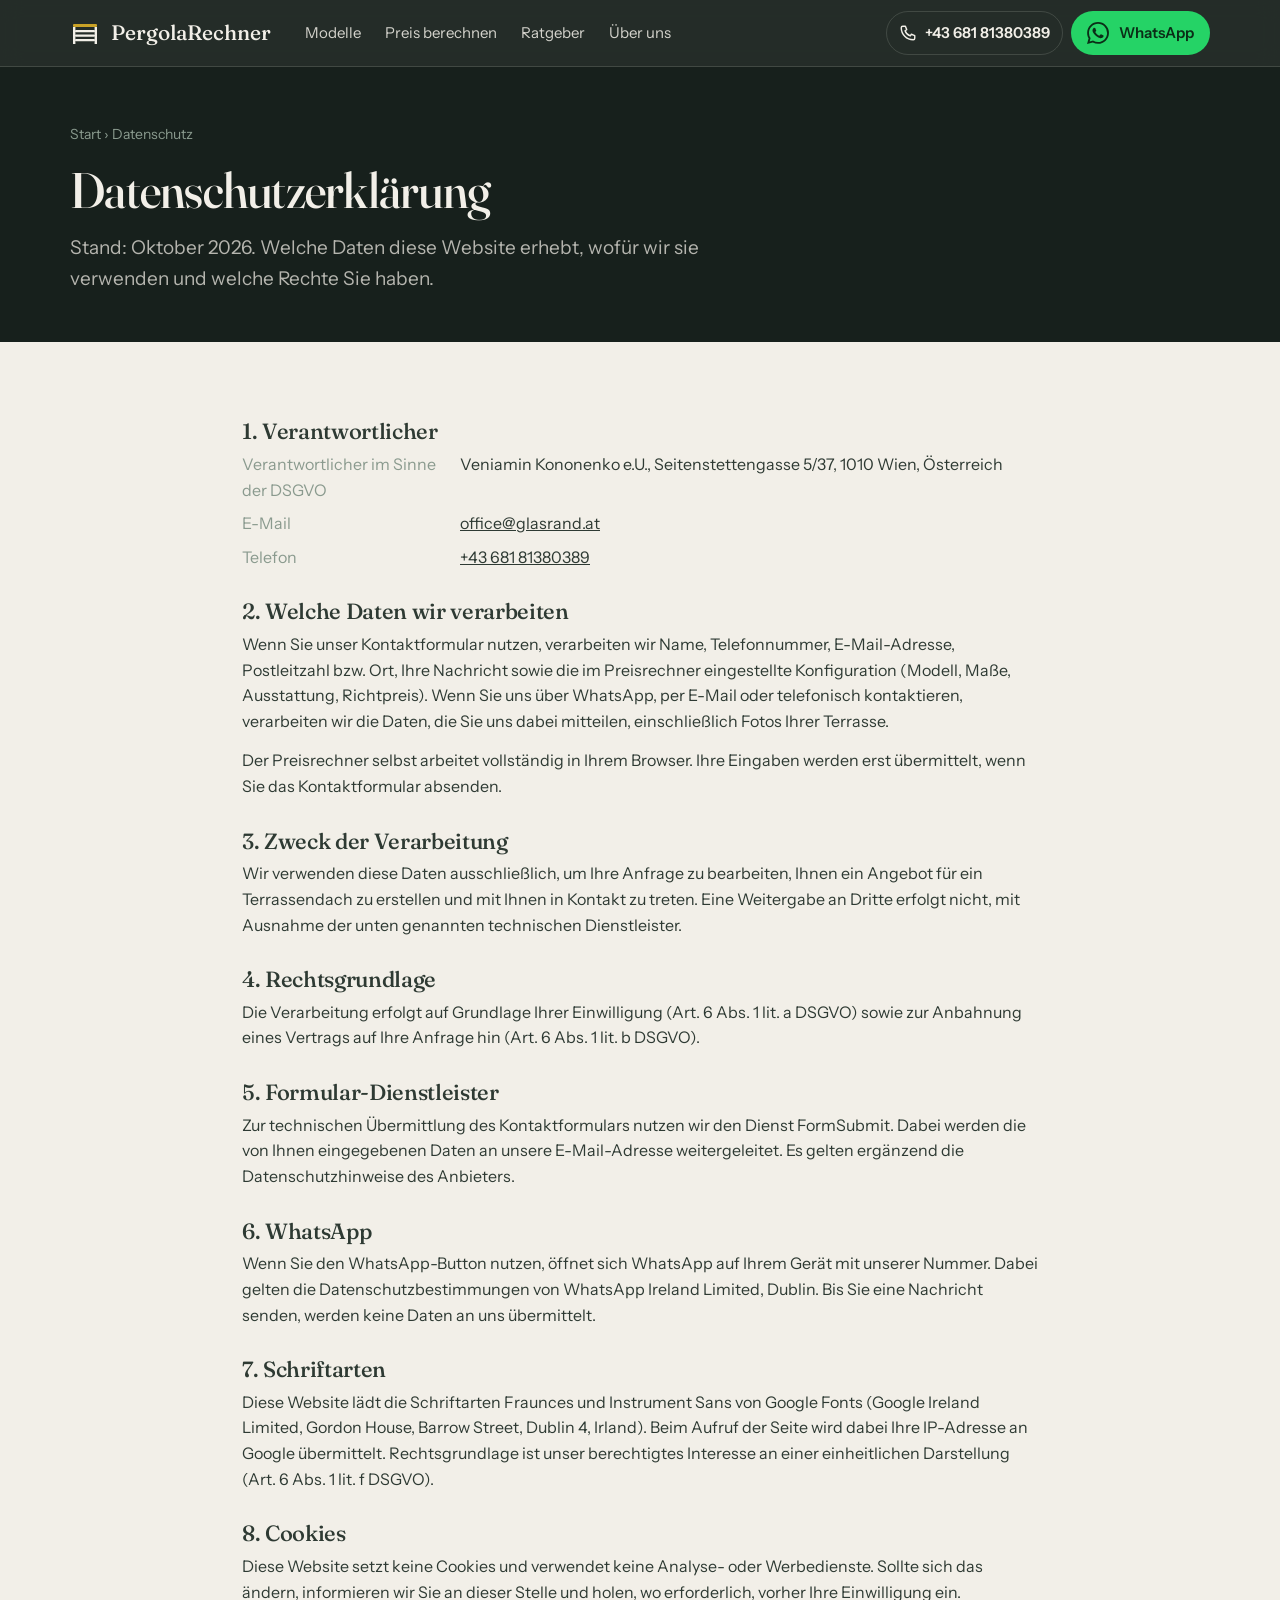
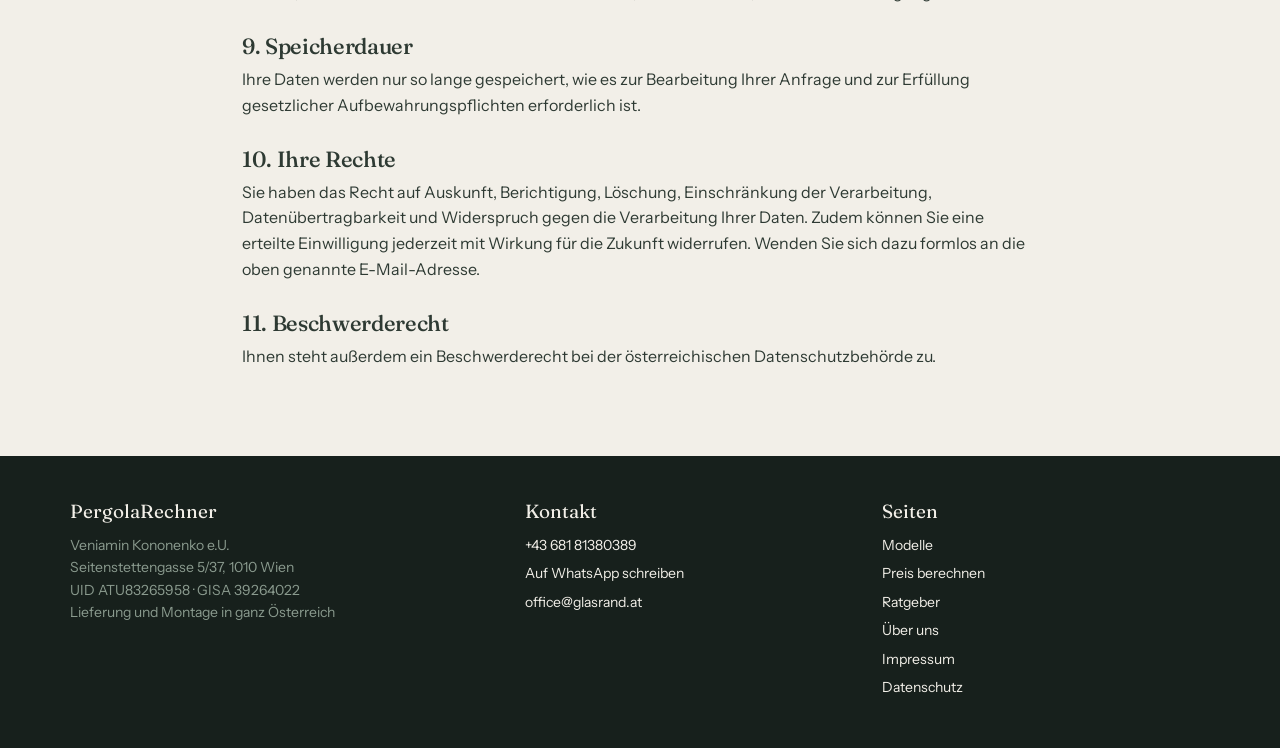
==== datenschutz.html @ 31ca1ab0 "Add files via upload" ====
<!DOCTYPE html>
<html lang="de-AT">
<head>
<meta charset="UTF-8">
<meta name="viewport" content="width=device-width, initial-scale=1.0">
<title>Datenschutzerklärung – PergolaRechner</title>
<meta name="description" content="Datenschutzerklärung dieser Website.">
<meta name="theme-color" content="#17201c">
<link rel="canonical" href="https://pergolarechner.at/datenschutz.html">
<link rel="icon" href="favicon.svg" type="image/svg+xml">
<link rel="preconnect" href="https://fonts.googleapis.com">
<link rel="preconnect" href="https://fonts.gstatic.com" crossorigin>
<link href="https://fonts.googleapis.com/css2?family=Fraunces:ital,opsz,wght@0,9..144,400;0,9..144,500;0,9..144,600;1,9..144,400&family=Instrument+Sans:wght@400;500;600&display=swap" rel="stylesheet">
<link rel="stylesheet" href="style.css">

</head>
<body>
<header class="top">
  <div class="wrap">
    <a class="brand" href="index.html" aria-label="PergolaRechner – Startseite"><svg viewBox="0 0 30 30" aria-hidden="true"><rect x="3" y="6" width="24" height="3" rx="1" fill="#c9a227"/><g fill="#f2efe8"><rect x="5" y="12" width="20" height="2.2" rx="1"/><rect x="5" y="16.5" width="20" height="2.2" rx="1"/><rect x="5" y="21" width="20" height="2.2" rx="1"/></g><rect x="3" y="9" width="2.4" height="17" fill="#f2efe8"/><rect x="24.6" y="9" width="2.4" height="17" fill="#f2efe8"/></svg><span>PergolaRechner</span></a>
    <nav class="nav" id="nav" aria-label="Hauptnavigation"><a href="modelle.html">Modelle</a><a href="index.html#rechner">Preis berechnen</a><a href="ratgeber.html">Ratgeber</a><a href="ueber-uns.html">Über uns</a></nav>
    <div class="acts">
      <a class="tel" href="tel:+4368181380389" aria-label="Anrufen: +43 681 81380389"><svg viewBox="0 0 24 24" aria-hidden="true" fill="none" stroke="currentColor" stroke-width="1.9" stroke-linecap="round" stroke-linejoin="round"><path d="M5 3h3.5l1.8 4.5-2.2 1.5a11 11 0 0 0 6.9 6.9l1.5-2.2L21 15.5V19a2 2 0 0 1-2 2A16 16 0 0 1 3 5a2 2 0 0 1 2-2z"/></svg><span>+43 681 81380389</span></a>
      <a class="btn btn-wa btn-sm wa-head" href="https://wa.me/4368181380389?text=Guten%20Tag%2C%20ich%20interessiere%20mich%20f%C3%BCr%20ein%20Lamellendach." target="_blank" rel="noopener" aria-label="Auf WhatsApp schreiben"><svg viewBox="0 0 24 24" aria-hidden="true" fill="currentColor"><path d="M17.472 14.382c-.297-.149-1.758-.867-2.03-.967-.273-.099-.471-.148-.67.15-.197.297-.767.966-.94 1.164-.173.199-.347.223-.644.075-.297-.15-1.255-.463-2.39-1.475-.883-.788-1.48-1.761-1.653-2.059-.173-.297-.018-.458.13-.606.134-.133.298-.347.446-.52.149-.174.198-.298.298-.497.099-.198.05-.371-.025-.52-.075-.149-.669-1.612-.916-2.207-.242-.579-.487-.5-.669-.51-.173-.008-.371-.01-.57-.01-.198 0-.52.074-.792.372-.272.297-1.04 1.016-1.04 2.479 0 1.462 1.065 2.875 1.213 3.074.149.198 2.096 3.2 5.077 4.487.709.306 1.262.489 1.694.625.712.227 1.36.195 1.871.118.571-.085 1.758-.719 2.006-1.413.248-.694.248-1.289.173-1.413-.074-.124-.272-.198-.57-.347m-5.421 7.403h-.004a9.87 9.87 0 0 1-5.031-1.378l-.361-.214-3.741.982.998-3.648-.235-.374a9.86 9.86 0 0 1-1.51-5.26c.001-5.45 4.436-9.884 9.888-9.884 2.64 0 5.122 1.03 6.988 2.898a9.825 9.825 0 0 1 2.893 6.994c-.003 5.45-4.437 9.885-9.885 9.885m8.413-18.297A11.815 11.815 0 0 0 12.05 0C5.495 0 .16 5.335.157 11.892c0 2.096.547 4.142 1.588 5.945L.057 24l6.305-1.654a11.882 11.882 0 0 0 5.683 1.448h.005c6.554 0 11.89-5.335 11.893-11.893a11.821 11.821 0 0 0-3.48-8.413Z"/></svg><span>WhatsApp</span></a>
      <button class="burger" type="button" aria-expanded="false" aria-controls="nav" aria-label="Menü"><svg viewBox="0 0 20 20" aria-hidden="true" fill="none" stroke="currentColor" stroke-width="2" stroke-linecap="round"><path d="M3 5.5h14M3 10h14M3 14.5h14"/></svg></button>
    </div>
  </div>
</header>
<section class="page-head">
  <div class="wrap">
    <div class="crumbs"><a href="index.html">Start</a> › Datenschutz</div>
    <h1>Datenschutzerklärung</h1>
    <p class="lead">Stand: Oktober 2026. Welche Daten diese Website erhebt, wofür wir sie verwenden und welche Rechte Sie haben.</p>
  </div>
</section>

<div class="legal">
  <h2>1. Verantwortlicher</h2>
  <dl>
    <dt>Verantwortlicher im Sinne der DSGVO</dt><dd>Veniamin Kononenko e.U., Seitenstettengasse 5/37, 1010 Wien, Österreich</dd>
    <dt>E-Mail</dt><dd><a href="mailto:office@glasrand.at">office@glasrand.at</a></dd>
    <dt>Telefon</dt><dd><a href="tel:+4368181380389">+43 681 81380389</a></dd>
  </dl>

  <h2>2. Welche Daten wir verarbeiten</h2>
  <p>Wenn Sie unser Kontaktformular nutzen, verarbeiten wir Name, Telefonnummer, E-Mail-Adresse, Postleitzahl bzw. Ort, Ihre Nachricht sowie die im Preisrechner eingestellte Konfiguration (Modell, Maße, Ausstattung, Richtpreis). Wenn Sie uns über WhatsApp, per E-Mail oder telefonisch kontaktieren, verarbeiten wir die Daten, die Sie uns dabei mitteilen, einschließlich Fotos Ihrer Terrasse.</p>
  <p>Der Preisrechner selbst arbeitet vollständig in Ihrem Browser. Ihre Eingaben werden erst übermittelt, wenn Sie das Kontaktformular absenden.</p>

  <h2>3. Zweck der Verarbeitung</h2>
  <p>Wir verwenden diese Daten ausschließlich, um Ihre Anfrage zu bearbeiten, Ihnen ein Angebot für ein Terrassendach zu erstellen und mit Ihnen in Kontakt zu treten. Eine Weitergabe an Dritte erfolgt nicht, mit Ausnahme der unten genannten technischen Dienstleister.</p>

  <h2>4. Rechtsgrundlage</h2>
  <p>Die Verarbeitung erfolgt auf Grundlage Ihrer Einwilligung (Art. 6 Abs. 1 lit. a DSGVO) sowie zur Anbahnung eines Vertrags auf Ihre Anfrage hin (Art. 6 Abs. 1 lit. b DSGVO).</p>

  <h2>5. Formular-Dienstleister</h2>
  <p>Zur technischen Übermittlung des Kontaktformulars nutzen wir den Dienst FormSubmit. Dabei werden die von Ihnen eingegebenen Daten an unsere E-Mail-Adresse weitergeleitet. Es gelten ergänzend die Datenschutzhinweise des Anbieters.</p>

  <h2>6. WhatsApp</h2>
  <p>Wenn Sie den WhatsApp-Button nutzen, öffnet sich WhatsApp auf Ihrem Gerät mit unserer Nummer. Dabei gelten die Datenschutzbestimmungen von WhatsApp Ireland Limited, Dublin. Bis Sie eine Nachricht senden, werden keine Daten an uns übermittelt.</p>

  <h2>7. Schriftarten</h2>
  <p>Diese Website lädt die Schriftarten Fraunces und Instrument Sans von Google Fonts (Google Ireland Limited, Gordon House, Barrow Street, Dublin 4, Irland). Beim Aufruf der Seite wird dabei Ihre IP-Adresse an Google übermittelt. Rechtsgrundlage ist unser berechtigtes Interesse an einer einheitlichen Darstellung (Art. 6 Abs. 1 lit. f DSGVO).</p>

  <h2>8. Cookies</h2>
  <p>Diese Website setzt keine Cookies und verwendet keine Analyse- oder Werbedienste. Sollte sich das ändern, informieren wir Sie an dieser Stelle und holen, wo erforderlich, vorher Ihre Einwilligung ein.</p>

  <h2>9. Speicherdauer</h2>
  <p>Ihre Daten werden nur so lange gespeichert, wie es zur Bearbeitung Ihrer Anfrage und zur Erfüllung gesetzlicher Aufbewahrungspflichten erforderlich ist.</p>

  <h2>10. Ihre Rechte</h2>
  <p>Sie haben das Recht auf Auskunft, Berichtigung, Löschung, Einschränkung der Verarbeitung, Datenübertragbarkeit und Widerspruch gegen die Verarbeitung Ihrer Daten. Zudem können Sie eine erteilte Einwilligung jederzeit mit Wirkung für die Zukunft widerrufen. Wenden Sie sich dazu formlos an die oben genannte E-Mail-Adresse.</p>

  <h2>11. Beschwerderecht</h2>
  <p>Ihnen steht außerdem ein Beschwerderecht bei der österreichischen Datenschutzbehörde zu.</p>
</div>

<footer>
  <div class="wrap">
    <div><div class="fb">PergolaRechner</div>Veniamin Kononenko e.U.<br>Seitenstettengasse 5/37, 1010 Wien<br>UID ATU83265958 · GISA 39264022<br>Lieferung und Montage in ganz Österreich</div>
    <div class="fc"><div class="fb">Kontakt</div><a href="tel:+4368181380389">+43 681 81380389</a><a href="https://wa.me/4368181380389?text=Guten%20Tag%2C%20ich%20interessiere%20mich%20f%C3%BCr%20ein%20Lamellendach." target="_blank" rel="noopener">Auf WhatsApp schreiben</a><a href="mailto:office@glasrand.at">office@glasrand.at</a></div>
    <div class="fl"><div class="fb">Seiten</div><a href="modelle.html">Modelle</a><a href="index.html#rechner">Preis berechnen</a><a href="ratgeber.html">Ratgeber</a><a href="ueber-uns.html">Über uns</a><a href="impressum.html">Impressum</a><a href="datenschutz.html">Datenschutz</a></div>
  </div>
</footer>
<script src="app.js"></script>
</body>
</html>
---- style.css ----
:root{
  --night:#17201c; --night-2:#1f2a25; --stone:#f2efe8; --stone-2:#e9e5db;
  --ink:#2e3a33; --sage:#8a9a8e; --brass:#c9a227; --brass-soft:rgba(201,162,39,.18);
  --white:#fff; --line:rgba(46,58,51,.14); --line-dark:rgba(242,239,232,.14);
  --wa:#25d366; --wa-ink:#0b2d17;
  --serif:"Fraunces",Georgia,serif; --sans:"Instrument Sans",system-ui,sans-serif;
  --r:14px; --top-h:66px;
}
*{box-sizing:border-box}
html{scroll-behavior:smooth;-webkit-text-size-adjust:100%}
@media(prefers-reduced-motion:reduce){html{scroll-behavior:auto}}
html,body{overflow-x:clip}
body{margin:0;background:var(--stone);color:var(--ink);font-family:var(--sans);font-size:17px;line-height:1.6;-webkit-font-smoothing:antialiased}
a{color:inherit}
img,svg{display:block;max-width:100%}
.wrap{max-width:1180px;margin:0 auto;padding:0 20px}
h1,h2,h3{font-family:var(--serif);font-weight:500;letter-spacing:-.015em;line-height:1.08;margin:0;overflow-wrap:anywhere}
h2{font-size:clamp(28px,3.6vw,42px);margin-bottom:14px}
h3{font-size:22px;font-variation-settings:"opsz" 24}
p{margin:0 0 14px}
.lead{font-size:19px;color:var(--sage);max-width:56ch}
.btn{display:inline-flex;align-items:center;gap:10px;padding:14px 22px;border-radius:999px;font-weight:600;font-size:16px;text-decoration:none;border:0;cursor:pointer;font-family:var(--sans);transition:transform .15s,background .15s;white-space:nowrap;text-align:center}
@media(max-width:480px){.btn{white-space:normal;line-height:1.3}}
.btn:active{transform:translateY(1px)}
.btn-brass{background:var(--brass);color:var(--night)}
.btn-brass:hover{background:#d6b03a}
.btn-ghost{background:transparent;color:var(--stone);border:1px solid var(--line-dark)}
.btn-ghost:hover{border-color:var(--stone)}
.btn-wa{background:var(--wa);color:var(--wa-ink)}
.btn-wa:hover{background:#2ee07a}
.btn-wa svg{width:22px;height:22px;flex:none}
.btn-sm{padding:10px 16px;font-size:15px}
:focus-visible{outline:2px solid var(--brass);outline-offset:3px}
.sr{position:absolute;width:1px;height:1px;overflow:hidden;clip:rect(0 0 0 0);white-space:nowrap}
@media(max-width:600px){body{font-size:16px}.lead{font-size:17px}.wrap{padding:0 16px}}

/* ---------- header ---------- */
.top{position:sticky;top:0;z-index:40;background:rgba(23,32,28,.94);backdrop-filter:blur(10px);color:var(--stone);border-bottom:1px solid var(--line-dark)}
.top .wrap{display:flex;align-items:center;justify-content:space-between;height:var(--top-h);gap:14px;position:relative}
.brand{display:flex;align-items:center;gap:11px;text-decoration:none;font-family:var(--serif);font-size:21px;font-weight:500;flex:none}
.brand svg{width:30px;height:30px;flex:none}
.nav{display:flex;gap:24px;align-items:center;font-size:15px;margin-right:auto;margin-left:20px}
.nav a{text-decoration:none;color:var(--stone);opacity:.85;white-space:nowrap}
.nav a:hover,.nav a[aria-current=page]{opacity:1}
.nav a[aria-current=page]{box-shadow:0 2px 0 var(--brass)}
.acts{display:flex;align-items:center;gap:8px;flex:none}
.acts .tel{display:inline-flex;align-items:center;gap:8px;text-decoration:none;font-weight:600;font-size:15px;padding:9px 12px;border-radius:999px;border:1px solid var(--line-dark);white-space:nowrap}
.acts .tel svg{width:18px;height:18px}
.acts .tel:hover{border-color:var(--stone)}
.wa-head{position:relative}
.wa-head::before{content:"";position:absolute;inset:-3px;border-radius:999px;border:2px solid var(--wa);opacity:0;animation:wa-ring 2.6s ease-out infinite}
@keyframes wa-ring{0%{transform:scale(.9);opacity:.6}70%{transform:scale(1.18);opacity:0}100%{opacity:0}}
@media(prefers-reduced-motion:reduce){.wa-head::before{animation:none}}
.burger{display:none;width:38px;height:38px;border-radius:10px;border:1px solid var(--line-dark);background:transparent;color:var(--stone);cursor:pointer;padding:0;align-items:center;justify-content:center}
.burger svg{width:20px;height:20px}
@media(max-width:1000px){
  .nav{display:none;position:absolute;left:0;right:0;top:var(--top-h);background:var(--night);border-bottom:1px solid var(--line-dark);flex-direction:column;align-items:stretch;gap:0;margin:0;padding:8px 0}
  .nav.open{display:flex}
  .nav a{padding:14px 20px;font-size:17px;border-top:1px solid var(--line-dark)}
  .nav a:first-child{border-top:0}
  .nav a[aria-current=page]{box-shadow:inset 3px 0 0 var(--brass)}
  .burger{display:inline-flex}
}
@media(max-width:700px){.acts .tel span{display:none}.acts .tel{padding:0;width:38px;height:38px;justify-content:center}}
@media(max-width:460px){.wa-head span{display:none}.wa-head{padding:0;width:38px;height:38px;justify-content:center}.brand{font-size:19px;gap:8px}.brand svg{width:26px;height:26px}.acts{gap:6px}}
@media(max-width:340px){.brand span{display:none}}

/* ---------- hero ---------- */
.hero{background:var(--night);color:var(--stone);padding:72px 0 64px;position:relative;overflow:hidden}
.hero .wrap{display:grid;grid-template-columns:minmax(0,.85fr) minmax(0,1.15fr);gap:36px;align-items:center}
.hero h1{font-size:clamp(32px,4.4vw,56px);font-variation-settings:"opsz" 144;margin-bottom:22px}
.hero h1 em{font-style:italic;font-weight:400;color:var(--brass)}
.hero .lead{color:rgba(242,239,232,.72);margin-bottom:30px}
.hero .cta{display:flex;gap:12px;flex-wrap:wrap}
.hero-fig{margin:0;position:relative;min-width:0}
.hero-fig svg{width:100%;height:auto}
.hero-cap{font-size:13.5px;color:var(--sage);margin-top:12px;display:flex;justify-content:space-between;gap:12px;flex-wrap:wrap}
@media(max-width:900px){.hero{padding:44px 0 40px}.hero .wrap{grid-template-columns:1fr;gap:28px}}
@media(max-width:420px){.hero .cta .btn{width:100%;justify-content:center}}

/* ---------- page head (sub pages) ---------- */
.page-head{background:var(--night);color:var(--stone);padding:56px 0 48px}
.page-head h1{font-size:clamp(30px,4vw,50px);font-variation-settings:"opsz" 144;margin-bottom:16px;max-width:22ch}
.page-head .lead{color:rgba(242,239,232,.72);margin:0}
.crumbs{font-size:14px;color:var(--sage);margin-bottom:18px}
.crumbs a{text-decoration:none}
.crumbs a:hover{color:var(--stone)}
@media(max-width:600px){.page-head{padding:36px 0 32px}}

/* ---------- models (index) ---------- */
.models{padding:72px 0 60px}
.models-grid{display:grid;grid-template-columns:repeat(3,1fr);gap:20px;margin-top:34px}
.model{background:var(--white);border-radius:var(--r);padding:26px 26px 24px;border:1px solid var(--line);display:flex;flex-direction:column;gap:12px;min-width:0}
.model .ico{height:72px;margin-bottom:4px}
.model .ico svg{height:100%;width:auto}
.model h3{margin-bottom:2px}
.model .one{font-family:var(--serif);font-size:19px;font-style:italic;color:var(--ink);line-height:1.3}
.model p{font-size:15px;color:var(--sage);margin:0}
.model .from{margin-top:auto;padding-top:14px;border-top:1px solid var(--line);font-size:15px}
.model .from b{font-family:var(--serif);font-size:24px;font-weight:500;color:var(--ink);margin-right:6px}
.model .more{font-size:15px;font-weight:600;text-decoration:none;color:var(--ink);border-bottom:1px solid var(--brass);align-self:flex-start}
@media(max-width:860px){.models-grid{grid-template-columns:1fr}.models{padding:52px 0 44px}}

/* ---------- calculator ---------- */
.calc{background:var(--night);color:var(--stone);padding:72px 0}
.calc h2{color:var(--stone)}
.calc .lead{color:rgba(242,239,232,.7)}
.calc-grid{display:grid;grid-template-columns:minmax(0,.95fr) minmax(0,1.05fr);gap:44px;margin-top:38px;align-items:start}
.seg{display:grid;grid-template-columns:repeat(3,1fr);gap:8px;margin-bottom:22px}
.seg button{background:var(--night-2);border:1px solid var(--line-dark);color:var(--stone);border-radius:12px;padding:12px 12px;text-align:left;cursor:pointer;font-family:var(--sans);font-size:14px;line-height:1.35;transition:border-color .15s,background .15s;min-width:0}
.seg button b{display:block;font-family:var(--serif);font-size:18px;font-weight:500;margin-bottom:2px}
.seg button span{color:var(--sage);display:block}
.seg button[aria-pressed="true"]{border-color:var(--brass);background:rgba(201,162,39,.08)}
.seg button[aria-pressed="true"] span{color:rgba(242,239,232,.75)}
.seg2{display:inline-flex;background:var(--night-2);border:1px solid var(--line-dark);border-radius:999px;padding:3px;margin-bottom:26px;max-width:100%}
.seg2 button{background:transparent;border:0;color:var(--sage);padding:8px 16px;border-radius:999px;cursor:pointer;font-family:var(--sans);font-size:14.5px;font-weight:500;white-space:nowrap}
.seg2 button[aria-pressed="true"]{background:var(--stone);color:var(--night)}
.ctl{margin-bottom:22px}
.ctl .lab{display:flex;justify-content:space-between;align-items:baseline;margin-bottom:8px;font-size:15px;gap:12px}
.ctl .lab b{font-family:var(--serif);font-size:22px;font-weight:500;color:var(--stone);white-space:nowrap}
.ctl .lab span{color:var(--sage);text-align:right}
input[type=range]{-webkit-appearance:none;appearance:none;width:100%;height:28px;background:transparent;margin:0;cursor:pointer}
input[type=range]::-webkit-slider-runnable-track{height:3px;background:linear-gradient(to right,var(--brass) var(--p,50%),rgba(242,239,232,.18) var(--p,50%));border-radius:2px}
input[type=range]::-moz-range-track{height:3px;background:rgba(242,239,232,.18);border-radius:2px}
input[type=range]::-moz-range-progress{height:3px;background:var(--brass);border-radius:2px}
input[type=range]::-webkit-slider-thumb{-webkit-appearance:none;width:22px;height:22px;border-radius:50%;background:var(--stone);border:3px solid var(--night);box-shadow:0 0 0 2px var(--brass);margin-top:-9.5px;transition:transform .12s}
input[type=range]::-moz-range-thumb{width:16px;height:16px;border-radius:50%;background:var(--stone);border:3px solid var(--night);box-shadow:0 0 0 2px var(--brass)}
input[type=range]:active::-webkit-slider-thumb{transform:scale(1.12)}
.grp{font-size:15px;color:var(--sage);margin:0 0 10px}
.grp b{color:var(--stone);font-weight:600;margin-right:8px}
.opts{display:grid;grid-template-columns:1fr 1fr;gap:10px;margin:0 0 24px}
.opt{display:flex;gap:12px;align-items:center;background:var(--night-2);border:1px solid var(--line-dark);border-radius:12px;padding:12px 14px;cursor:pointer;font-size:14.5px;transition:border-color .15s;min-width:0}
.opt:has(input:checked){border-color:var(--brass)}
.opt input{appearance:none;-webkit-appearance:none;width:20px;height:20px;border:1.5px solid var(--sage);border-radius:6px;flex:none;position:relative;margin:0;cursor:pointer}
.opt input:checked{background:var(--brass);border-color:var(--brass)}
.opt input:checked::after{content:"";position:absolute;left:6px;top:2.5px;width:5px;height:10px;border:solid var(--night);border-width:0 2.5px 2.5px 0;transform:rotate(45deg)}
.opt div{display:flex;flex-direction:column;line-height:1.3;min-width:0}
.opt small{color:var(--sage);font-size:13px}
@media(max-width:520px){.opts{grid-template-columns:1fr}}
.sides{display:flex;flex-wrap:wrap;gap:8px;margin:0 0 8px}
.sides label{display:inline-flex;align-items:center;gap:8px;background:var(--night-2);border:1px solid var(--line-dark);border-radius:999px;padding:8px 14px 8px 10px;cursor:pointer;font-size:14.5px;transition:border-color .15s}
.sides label:has(input:checked){border-color:var(--brass);background:rgba(201,162,39,.08)}
.sides input{appearance:none;-webkit-appearance:none;width:18px;height:18px;border:1.5px solid var(--sage);border-radius:50%;margin:0;position:relative;cursor:pointer;flex:none}
.sides input:checked{background:var(--brass);border-color:var(--brass)}
.sides input:checked::after{content:"";position:absolute;left:5px;top:2px;width:4px;height:8px;border:solid var(--night);border-width:0 2px 2px 0;transform:rotate(45deg)}
.sides label.off{display:none}
.glass-note{font-size:13px;color:var(--sage);margin:0 0 26px;line-height:1.5}
.price{background:var(--night-2);border:1px solid var(--line-dark);border-radius:16px;padding:22px 24px;display:flex;justify-content:space-between;align-items:center;gap:18px;flex-wrap:wrap}
.price .n{font-family:var(--serif);font-size:clamp(34px,4vw,46px);font-weight:500;color:var(--brass);line-height:1;letter-spacing:-.02em;font-variant-numeric:tabular-nums}
.price .n small{font-size:17px;color:var(--sage);font-family:var(--sans);font-weight:400;letter-spacing:0;margin-right:8px}
.price .d{font-size:13.5px;color:var(--sage);margin-top:6px}
.price-note{font-size:13px;color:var(--sage);margin-top:12px;line-height:1.5}
@media(max-width:420px){.price .btn{width:100%;justify-content:center}}
/* Die Vorschau folgt beim Scrollen – am Desktop in der rechten Spalte, am Handy als Band unter dem Header */
.stage{position:sticky;top:calc(var(--top-h) + 20px);min-width:0}
.stage svg{width:100%;height:auto;max-height:62vh;border-radius:16px;background:var(--night-2);border:1px solid var(--line-dark)}
.stage-cap{display:flex;justify-content:space-between;font-size:13.5px;color:var(--sage);margin-top:10px;gap:12px;flex-wrap:wrap}
.stage-cap b{color:var(--brass);font-family:var(--serif);font-weight:500;font-size:17px;white-space:nowrap}
@media(max-width:960px){
  .calc{padding:52px 0 56px}
  .calc-grid{grid-template-columns:1fr;gap:18px;margin-top:26px}
  .calc-grid>.stage{order:-1;position:sticky;top:var(--top-h);z-index:10;background:var(--night);margin:0 -20px;padding:10px 20px 10px;border-bottom:1px solid var(--line-dark)}
  .stage svg{height:clamp(150px,30vh,320px);width:100%}
  .stage-cap{margin-top:8px;font-size:13px;white-space:nowrap;overflow:hidden}
  .stage-cap span{overflow:hidden;text-overflow:ellipsis}
}
@media(max-width:600px){.calc-grid>.stage{margin:0 -16px;padding:8px 16px 8px}}
@media(max-width:960px) and (max-height:640px){.stage svg{height:clamp(120px,24vh,200px)}}

/* ---------- process ---------- */
.process{padding:72px 0}
.steps{display:grid;grid-template-columns:repeat(4,1fr);gap:18px;margin-top:34px;counter-reset:s}
.step{position:relative;padding:22px 20px 20px;background:var(--white);border:1px solid var(--line);border-radius:var(--r);min-width:0}
.step::before{counter-increment:s;content:counter(s);font-family:var(--serif);font-size:30px;font-weight:500;color:var(--brass);display:block;line-height:1;margin-bottom:12px}
.step h3{font-size:18px;margin-bottom:6px}
.step p{font-size:15px;color:var(--sage);margin:0}
@media(max-width:860px){.steps{grid-template-columns:1fr 1fr}.process{padding:52px 0}}
@media(max-width:520px){.steps{grid-template-columns:1fr}}

/* ---------- options ---------- */
.options{padding:0 0 72px}
.opt-grid{display:grid;grid-template-columns:repeat(6,1fr);gap:18px;margin-top:30px}
.o{grid-column:span 2;background:var(--white);border:1px solid var(--line);border-radius:var(--r);padding:22px 22px 20px;min-width:0}
.o.big{grid-column:span 3;background:var(--night);color:var(--stone);border-color:transparent}
.o.big p{color:rgba(242,239,232,.7)}.o.big .pr{color:var(--brass)}.o.big .pr small{color:var(--sage)}
.o h3{font-size:19px;margin-bottom:6px}
.o p{font-size:15px;color:var(--sage);margin:0 0 12px}
.o .pr{font-family:var(--serif);font-size:20px;font-weight:500}
.o .pr small{font-family:var(--sans);font-size:13.5px;color:var(--sage);font-weight:400;margin-left:6px}
@media(max-width:860px){.opt-grid{grid-template-columns:1fr 1fr}.o,.o.big{grid-column:auto}.options{padding-bottom:52px}}
@media(max-width:520px){.opt-grid{grid-template-columns:1fr}}

/* ---------- reviews ---------- */
.reviews{background:var(--stone-2);padding:64px 0}
.rv{display:grid;grid-template-columns:repeat(3,1fr);gap:16px;margin-top:28px}
.rv article{background:var(--white);border-radius:var(--r);padding:22px 20px 18px;border:1px solid var(--line);display:flex;flex-direction:column;gap:10px}
.rv .st{color:var(--brass);letter-spacing:3px;font-size:20px;line-height:1}
.rv .who{font-family:var(--serif);font-size:19px;font-weight:500;color:var(--ink)}
.rv .when{color:var(--sage);font-size:14px}
.rv-src{font-size:14px;color:var(--sage);margin-top:18px}
@media(max-width:860px){.rv{grid-template-columns:1fr}.reviews{padding:48px 0}}

/* ---------- contact ---------- */
.contact{padding:72px 0}
.contact .wrap{display:grid;grid-template-columns:minmax(0,.9fr) minmax(0,1.1fr);gap:44px;align-items:start}
.form{background:var(--white);border:1px solid var(--line);border-radius:var(--r);padding:26px;min-width:0}
.form label{display:block;font-size:14px;color:var(--sage);margin:0 0 6px}
.form input,.form textarea{width:100%;font:inherit;font-size:16px;padding:12px 14px;border:1px solid var(--line);border-radius:10px;background:var(--stone);margin-bottom:14px}
.form input:focus,.form textarea:focus{outline:2px solid var(--brass);outline-offset:0;border-color:transparent}
.form .row{display:grid;grid-template-columns:1fr 1fr;gap:12px}
.form button{width:100%;justify-content:center;margin-top:4px}
.ways{display:flex;flex-direction:column;gap:12px;margin-top:22px}
.way{display:flex;align-items:center;gap:14px;text-decoration:none;font-size:16px;min-width:0}
.way .ic{width:46px;height:46px;border-radius:50%;display:flex;align-items:center;justify-content:center;flex:none;background:var(--white);border:1px solid var(--line)}
.way .ic svg{width:22px;height:22px}
.way.wa .ic{background:var(--wa);border-color:var(--wa)}
.way b{display:block;font-weight:600}
.way small{display:block;color:var(--sage);font-size:14px}
.way span{min-width:0;overflow-wrap:anywhere}
@media(max-width:900px){.contact{padding:52px 0}.contact .wrap{grid-template-columns:1fr}.form .row{grid-template-columns:1fr}}
@media(max-width:600px){.form{padding:20px 16px}}

/* ---------- footer ---------- */
footer{background:var(--night);color:var(--sage);padding:40px 0 44px;font-size:14px}
footer .wrap{display:grid;grid-template-columns:1.3fr 1fr 1fr;gap:28px}
footer .fb{font-family:var(--serif);font-size:19px;color:var(--stone);margin-bottom:8px}
footer a{color:var(--stone);text-decoration:none}
footer a:hover{color:var(--brass)}
footer .fl a{display:block;margin-bottom:6px}
footer .fc a{display:block;margin-bottom:6px;overflow-wrap:anywhere}
@media(max-width:760px){footer .wrap{grid-template-columns:1fr;gap:22px}}

/* ---------- models page ---------- */
.mdl{padding:64px 0;border-top:1px solid var(--line)}
.mdl:first-of-type{border-top:0}
.mdl .wrap{display:grid;grid-template-columns:minmax(0,1fr) minmax(0,1fr);gap:44px;align-items:start}
.mdl.alt .wrap>figure{order:2}
.mdl figure{margin:0;min-width:0}
.mdl figure svg{width:100%;height:auto;border-radius:16px;background:var(--night);border:1px solid var(--line)}
.mdl figcaption{font-size:13.5px;color:var(--sage);margin-top:10px}
.mdl h2{margin-bottom:8px}
.mdl .one{font-family:var(--serif);font-size:21px;font-style:italic;margin-bottom:16px}
.mdl .txt p{font-size:16.5px}
.spec{width:100%;border-collapse:collapse;font-size:15px;margin:18px 0 8px}
.spec th,.spec td{text-align:left;padding:9px 0;border-bottom:1px solid var(--line);vertical-align:top}
.spec th{font-weight:500;color:var(--sage);width:42%;padding-right:12px}
.spec td{font-weight:500}
.mdl .from{margin-top:18px;display:flex;align-items:center;gap:16px;flex-wrap:wrap}
.mdl .from b{font-family:var(--serif);font-size:26px;font-weight:500}
.mdl .from small{color:var(--sage);font-size:14px}
.feat{list-style:none;padding:0;margin:0 0 10px;display:grid;grid-template-columns:1fr 1fr;gap:10px 18px;font-size:15px}
.feat li{padding-left:18px;position:relative}
.feat li::before{content:"";position:absolute;left:0;top:10px;width:8px;height:8px;border-radius:50%;background:var(--brass)}
.common{background:var(--white);padding:64px 0;border-top:1px solid var(--line)}
.common-grid{display:grid;grid-template-columns:repeat(3,1fr);gap:20px;margin-top:30px}
.common-grid div{background:var(--stone);border-radius:var(--r);padding:22px;min-width:0}
.common-grid h3{font-size:19px;margin-bottom:8px}
.common-grid p{font-size:15px;color:var(--sage);margin:0}
.cmp-wrap{overflow-x:auto;margin-top:26px;-webkit-overflow-scrolling:touch}
.cmp{width:100%;min-width:560px;border-collapse:collapse;font-size:15px;background:var(--white);border-radius:var(--r);overflow:hidden}
.cmp th,.cmp td{padding:12px 14px;border-bottom:1px solid var(--line);text-align:left;vertical-align:top}
.cmp thead th{font-family:var(--serif);font-size:19px;font-weight:500;background:var(--night);color:var(--stone)}
.cmp thead th:first-child{font-family:var(--sans);font-size:14px;color:var(--sage)}
.cmp tbody th{font-weight:500;color:var(--sage);width:30%}
.colors{display:flex;gap:14px;flex-wrap:wrap;margin-top:18px}
.sw{display:flex;align-items:center;gap:10px;font-size:14px}
.sw i{width:26px;height:26px;border-radius:50%;border:1px solid var(--line);display:block}
.cta-band{background:var(--night);color:var(--stone);padding:56px 0}
.cta-band .wrap{display:flex;justify-content:space-between;align-items:center;gap:24px;flex-wrap:wrap}
.cta-band h2{margin:0;color:var(--stone)}
.cta-band p{color:rgba(242,239,232,.7);margin:6px 0 0}
@media(max-width:900px){.mdl .wrap{grid-template-columns:1fr;gap:26px}.mdl.alt .wrap>figure{order:0}.mdl{padding:48px 0}.common-grid{grid-template-columns:1fr}.feat{grid-template-columns:1fr}}

/* ---------- ratgeber ---------- */
.posts{display:grid;grid-template-columns:repeat(3,1fr);gap:20px;margin:0;padding:60px 0 72px;list-style:none}
.post{background:var(--white);border:1px solid var(--line);border-radius:var(--r);padding:0 0 22px;display:flex;flex-direction:column;min-width:0;overflow:hidden}
.post .pic{height:150px;background:var(--night);display:flex;align-items:center;justify-content:center}
.post .pic svg{height:100%;width:100%}
.post h2{font-size:23px;margin:18px 22px 8px;line-height:1.15}
.post h2 a{text-decoration:none}
.post h2 a:hover{color:var(--brass)}
.post p{font-size:15px;color:var(--sage);margin:0 22px 14px}
.post .meta{font-size:13.5px;color:var(--sage);margin:auto 22px 0}
@media(max-width:900px){.posts{grid-template-columns:1fr;padding:40px 0 52px}}
.article{max-width:76ch;margin:0 auto;padding:52px 20px 72px;font-size:17.5px;line-height:1.68}
.article h2{font-size:clamp(25px,3vw,32px);margin:42px 0 12px}
.article h3{font-size:21px;margin:28px 0 8px}
.article p{margin:0 0 16px}
.article ul,.article ol{padding-left:22px;margin:0 0 16px}
.article li{margin-bottom:6px}
.article .meta{font-size:14px;color:var(--sage);margin-bottom:28px}
.article table{width:100%;border-collapse:collapse;font-size:15px;margin:10px 0 22px}
.article th,.article td{text-align:left;padding:9px 10px;border-bottom:1px solid var(--line);vertical-align:top}
.article th{font-weight:600;background:var(--stone-2)}
.article td b{font-weight:600}
.tbl{overflow-x:auto;-webkit-overflow-scrolling:touch}
.article .box{background:var(--night);color:var(--stone);border-radius:var(--r);padding:24px 26px;margin:30px 0}
.article .box p{color:rgba(242,239,232,.8)}
.article .box h3{color:var(--stone);margin-top:0}
.article .note{border-left:3px solid var(--brass);padding:4px 0 4px 16px;color:var(--ink);font-size:16px;margin:0 0 20px}
.article .note p{margin:0}
.faq details{border-top:1px solid var(--line);padding:12px 0}
.faq details:last-child{border-bottom:1px solid var(--line)}
.faq summary{font-weight:600;cursor:pointer;font-size:17px;list-style:none;display:flex;justify-content:space-between;gap:12px}
.faq summary::-webkit-details-marker{display:none}
.faq summary::after{content:"+";color:var(--brass);font-family:var(--serif);font-size:24px;line-height:1;flex:none}
.faq details[open] summary::after{content:"–"}
.faq details p{margin:10px 0 4px;font-size:16px}
.more-posts{border-top:1px solid var(--line);margin-top:40px;padding-top:22px;font-size:15.5px}
.more-posts a{display:block;margin-bottom:8px}
@media(max-width:600px){.article{padding:36px 16px 56px;font-size:16.5px}.article .box{padding:20px 18px}}

/* ---------- about ---------- */
.about{padding:64px 0}
.about .wrap{display:grid;grid-template-columns:minmax(0,1.1fr) minmax(0,.9fr);gap:44px;align-items:start}
.about p{font-size:17px}
.facts{list-style:none;padding:0;margin:0;display:grid;grid-template-columns:1fr 1fr;gap:14px}
.facts li{background:var(--white);border:1px solid var(--line);border-radius:var(--r);padding:18px;min-width:0}
.facts b{display:block;font-family:var(--serif);font-size:28px;font-weight:500;line-height:1.1;margin-bottom:4px}
.facts span{font-size:14.5px;color:var(--sage)}
@media(max-width:900px){.about{padding:48px 0}.about .wrap{grid-template-columns:1fr;gap:28px}}
@media(max-width:420px){.facts{grid-template-columns:1fr}}

/* ---------- legal ---------- */
.legal{max-width:76ch;margin:0 auto;padding:48px 20px 72px;font-size:16px}
.legal h2{font-size:22px;margin:30px 0 8px}
.legal dl{display:grid;grid-template-columns:200px 1fr;gap:8px 18px;margin:0 0 20px}
.legal dt{color:var(--sage)}
.legal dd{margin:0;overflow-wrap:anywhere}
@media(max-width:600px){.legal dl{grid-template-columns:1fr;gap:2px 0}.legal dt{margin-top:10px}.legal{padding:36px 16px 56px}}

/* ---------- Tabellen am Handy: Zeilen werden zu Karten ---------- */
@media(max-width:640px){
  .cmp,.article table{min-width:0}
  .stack thead{display:none}
  .stack tr{display:grid;grid-template-columns:1fr 1fr;gap:6px 14px;padding:12px 0;border-bottom:1px solid var(--line)}
  .stack td,.stack th{display:block;border:0;padding:0;width:auto;min-width:0}
  .stack td[data-l]::before{content:attr(data-l);display:block;font-size:12.5px;color:var(--sage);line-height:1.3}
  .stack tbody th,.cmp.stack tbody th,.stack td.rh{width:auto;grid-column:1/-1;font-family:var(--serif);font-size:18px;font-weight:500;color:var(--ink);line-height:1.2}
  .stack td.rh b{font-weight:500}
  .cmp.stack{background:transparent;border-radius:0}
}
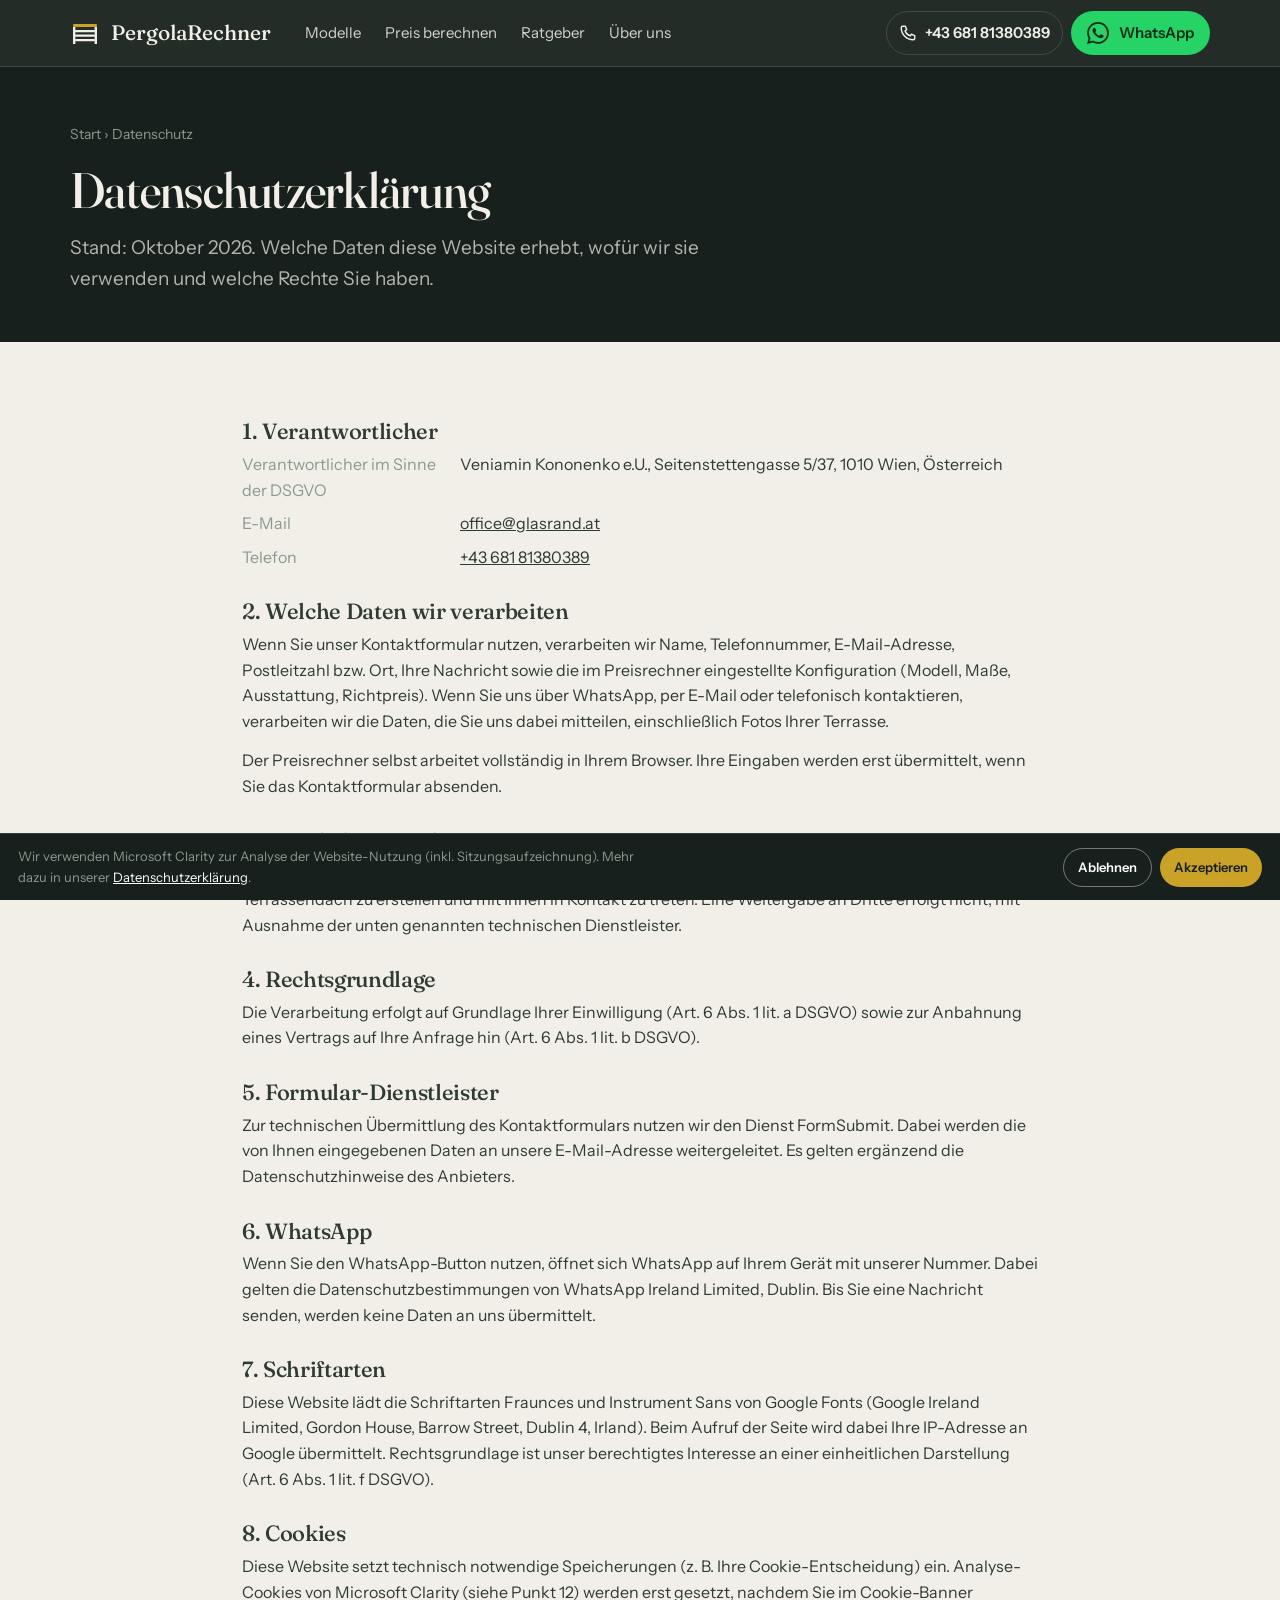
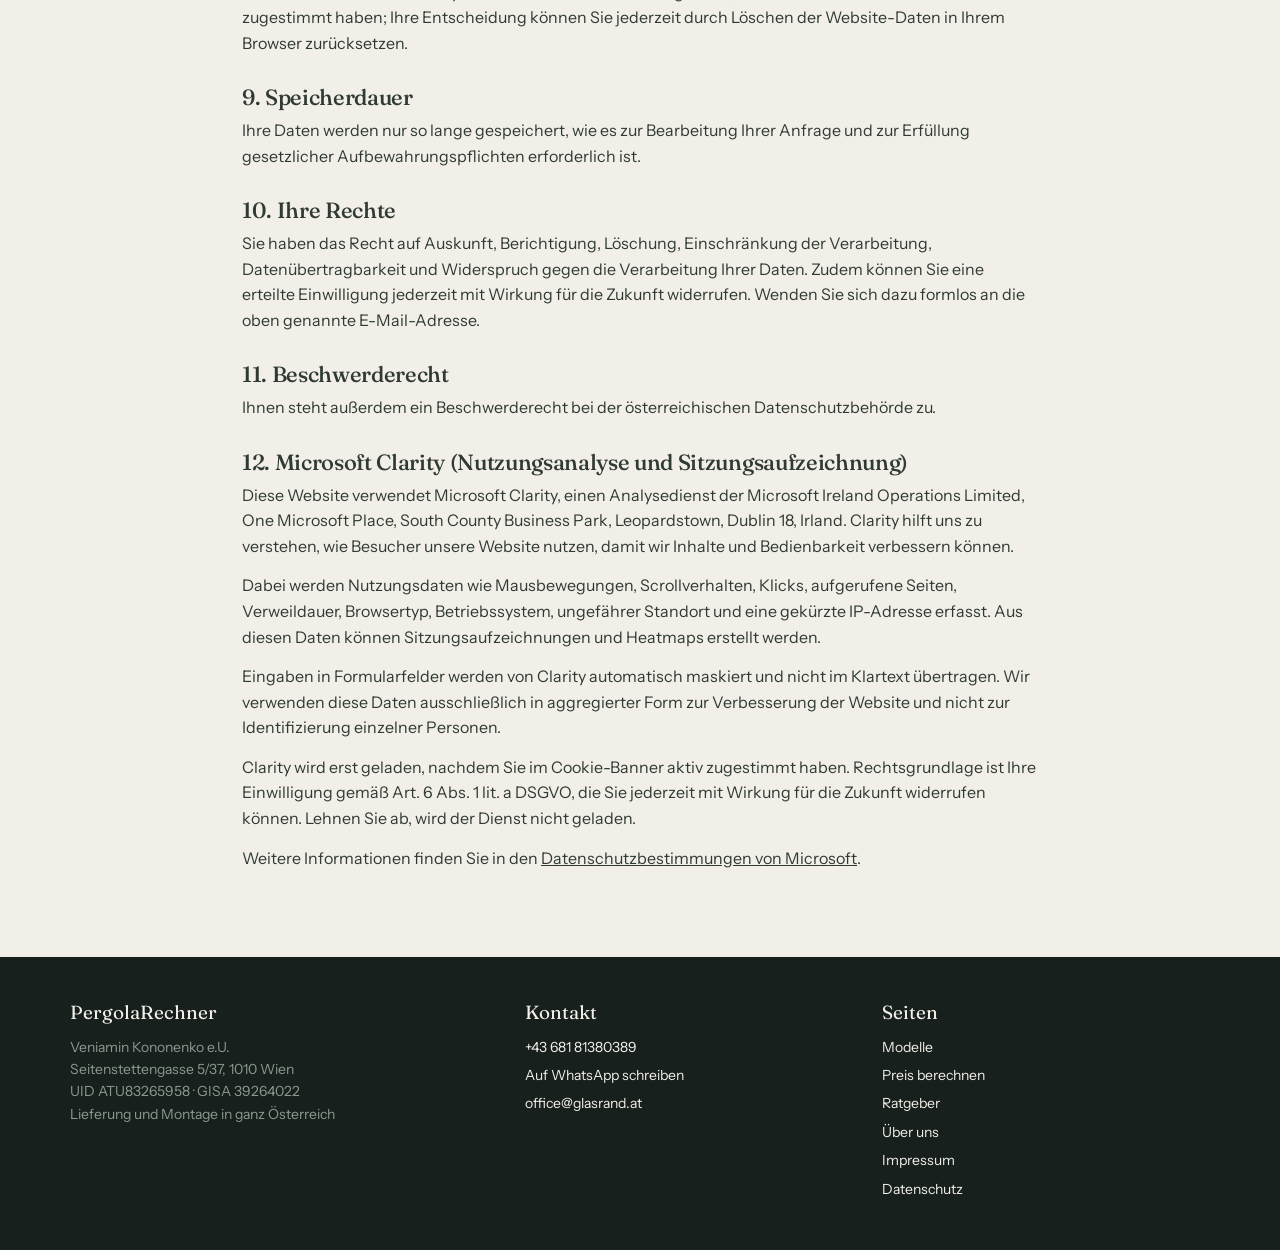
==== commit 479c91b7: "Add files via upload" ====
--- a/datenschutz.html
+++ b/datenschutz.html
@@ -62,7 +62,7 @@
   <p>Diese Website lädt die Schriftarten Fraunces und Instrument Sans von Google Fonts (Google Ireland Limited, Gordon House, Barrow Street, Dublin 4, Irland). Beim Aufruf der Seite wird dabei Ihre IP-Adresse an Google übermittelt. Rechtsgrundlage ist unser berechtigtes Interesse an einer einheitlichen Darstellung (Art. 6 Abs. 1 lit. f DSGVO).</p>
 
   <h2>8. Cookies</h2>
-  <p>Diese Website setzt keine Cookies und verwendet keine Analyse- oder Werbedienste. Sollte sich das ändern, informieren wir Sie an dieser Stelle und holen, wo erforderlich, vorher Ihre Einwilligung ein.</p>
+  <p>Diese Website setzt technisch notwendige Speicherungen (z. B. Ihre Cookie-Entscheidung) ein. Analyse-Cookies von Microsoft Clarity (siehe Punkt 12) werden erst gesetzt, nachdem Sie im Cookie-Banner zugestimmt haben; Ihre Entscheidung können Sie jederzeit durch Löschen der Website-Daten in Ihrem Browser zurücksetzen.</p>
 
   <h2>9. Speicherdauer</h2>
   <p>Ihre Daten werden nur so lange gespeichert, wie es zur Bearbeitung Ihrer Anfrage und zur Erfüllung gesetzlicher Aufbewahrungspflichten erforderlich ist.</p>
@@ -72,6 +72,12 @@
 
   <h2>11. Beschwerderecht</h2>
   <p>Ihnen steht außerdem ein Beschwerderecht bei der österreichischen Datenschutzbehörde zu.</p>
+<h2>12. Microsoft Clarity (Nutzungsanalyse und Sitzungsaufzeichnung)</h2>
+  <p>Diese Website verwendet Microsoft Clarity, einen Analysedienst der Microsoft Ireland Operations Limited, One Microsoft Place, South County Business Park, Leopardstown, Dublin 18, Irland. Clarity hilft uns zu verstehen, wie Besucher unsere Website nutzen, damit wir Inhalte und Bedienbarkeit verbessern können.</p>
+  <p>Dabei werden Nutzungsdaten wie Mausbewegungen, Scrollverhalten, Klicks, aufgerufene Seiten, Verweildauer, Browsertyp, Betriebssystem, ungefährer Standort und eine gekürzte IP-Adresse erfasst. Aus diesen Daten können Sitzungsaufzeichnungen und Heatmaps erstellt werden.</p>
+  <p>Eingaben in Formularfelder werden von Clarity automatisch maskiert und nicht im Klartext übertragen. Wir verwenden diese Daten ausschließlich in aggregierter Form zur Verbesserung der Website und nicht zur Identifizierung einzelner Personen.</p>
+  <p>Clarity wird erst geladen, nachdem Sie im Cookie-Banner aktiv zugestimmt haben. Rechtsgrundlage ist Ihre Einwilligung gemäß Art. 6 Abs. 1 lit. a DSGVO, die Sie jederzeit mit Wirkung für die Zukunft widerrufen können. Lehnen Sie ab, wird der Dienst nicht geladen.</p>
+  <p>Weitere Informationen finden Sie in den <a href="https://privacy.microsoft.com/de-de/privacystatement" target="_blank" rel="noopener">Datenschutzbestimmungen von Microsoft</a>.</p>
 </div>
 
 <footer>
@@ -81,6 +87,21 @@
     <div class="fl"><div class="fb">Seiten</div><a href="modelle.html">Modelle</a><a href="index.html#rechner">Preis berechnen</a><a href="ratgeber.html">Ratgeber</a><a href="ueber-uns.html">Über uns</a><a href="impressum.html">Impressum</a><a href="datenschutz.html">Datenschutz</a></div>
   </div>
 </footer>
+<div class="cookie hidden" id="cookie">
+  <p>Wir verwenden Microsoft Clarity zur Analyse der Website-Nutzung (inkl. Sitzungsaufzeichnung). Mehr dazu in unserer <a href="datenschutz.html">Datenschutzerklärung</a>.</p>
+  <div class="c-btns"><button class="c-no" type="button" id="c-no">Ablehnen</button><button class="c-ok" type="button" id="c-ok">Akzeptieren</button></div>
+</div>
+<script>
+(function(){
+  var KEY='pr_consent', box=document.getElementById('cookie');
+  function loadClarity(){ if(window.__cl) return; window.__cl=1; (function(c,l,a,r,i,t,y){c[a]=c[a]||function(){(c[a].q=c[a].q||[]).push(arguments)};t=l.createElement(r);t.async=1;t.src='https://www.clarity.ms/tag/'+i;y=l.getElementsByTagName(r)[0];y.parentNode.insertBefore(t,y);})(window,document,'clarity','script','z0adxatrun'); }
+  var saved=null; try{ saved=localStorage.getItem(KEY); }catch(e){}
+  if(saved==='ok') loadClarity(); else if(saved!=='no') box.classList.remove('hidden');
+  function close(v){ try{ localStorage.setItem(KEY,v); }catch(e){} if(v==='ok') loadClarity(); box.classList.add('hidden'); }
+  document.getElementById('c-ok').addEventListener('click',function(){ close('ok'); });
+  document.getElementById('c-no').addEventListener('click',function(){ close('no'); });
+})();
+</script>
 <script src="app.js"></script>
 </body>
 </html>
--- a/style.css
+++ b/style.css
@@ -340,3 +340,47 @@
   .stack td.rh b{font-weight:500}
   .cmp.stack{background:transparent;border-radius:0}
 }
+
+/* Richtpreis-Gate: цена видна после телефона/e-mail */
+body.locked #price,body.locked #stage-price,body.locked #pdock-price{filter:blur(9px);user-select:none;pointer-events:none}
+.gate{display:none;background:var(--night-2);border:1.5px solid var(--brass);border-radius:16px;padding:18px 20px 14px;margin:0 0 14px}
+body.locked .gate{display:block}
+.gate-title{font-family:var(--serif);font-size:22px;color:var(--brass);margin-bottom:4px}
+.gate-text{margin:0 0 12px;font-size:14.5px;color:var(--sage)}
+.gate-row{display:flex;flex-direction:column;gap:8px;margin-bottom:10px}
+.gate-row input{width:100%;box-sizing:border-box;padding:12px 14px;border:1.5px solid var(--line-dark);border-radius:10px;font:inherit;font-size:16px;background:rgba(255,255,255,.06);color:#fff}
+.gate-row input::placeholder{color:rgba(255,255,255,.5)}
+.gate-row input:focus{outline:none;border-color:var(--brass)}
+.gate-btn{width:100%;margin:0;justify-content:center}
+.gate-hint{margin:10px 0 0;font-size:12.5px;color:var(--sage)}
+.gate-hint a{color:inherit}
+.gate-hint.err{color:#ff9a8a;font-weight:600}
+
+/* липкая панель с ценой на телефоне */
+.pdock{display:none}
+@media (max-width:900px){
+  .pdock{display:flex;position:fixed;left:0;right:0;bottom:0;z-index:70;align-items:center;justify-content:space-between;gap:12px;
+    background:var(--night-2);border-top:1px solid var(--line-dark);padding:9px 14px;box-shadow:0 -4px 16px rgba(0,0,0,.3)}
+  .pd-sum{display:flex;flex-direction:column;line-height:1.15}
+  .pd-sum span{font-size:11px;color:var(--sage);text-transform:uppercase;letter-spacing:.04em}
+  .pd-sum b{font-family:var(--serif);font-size:21px;color:var(--brass)}
+  .pd-btn{width:auto;margin:0;padding:11px 18px;font-size:14px;white-space:nowrap}
+  body{padding-bottom:70px}
+}
+
+/* cookie-баннер */
+.cookie{position:fixed;left:0;right:0;bottom:0;z-index:80;background:var(--night);color:#fff;padding:12px 18px;display:flex;align-items:center;justify-content:space-between;gap:14px;border-top:1px solid var(--line-dark)}
+.cookie.hidden{display:none}
+.cookie p{margin:0;font-size:13px;color:var(--sage);max-width:640px}
+.cookie a{color:#fff;text-decoration:underline}
+.c-btns{display:flex;gap:8px;flex-shrink:0}
+.cookie button{font:inherit;font-weight:600;font-size:13px;padding:8px 14px;border-radius:999px;cursor:pointer}
+.c-ok{background:var(--brass);color:var(--night);border:none}
+.c-no{background:transparent;color:#fff;border:1.5px solid rgba(255,255,255,.4)}
+@media (max-width:900px){.cookie{bottom:62px}}
+@media (max-width:560px){
+  .cookie{padding:7px 12px;gap:8px}
+  .cookie p{font-size:10.5px;line-height:1.25}
+  .c-btns{flex-direction:column;gap:5px}
+  .cookie button{padding:5px 10px;font-size:12px;white-space:nowrap}
+}
